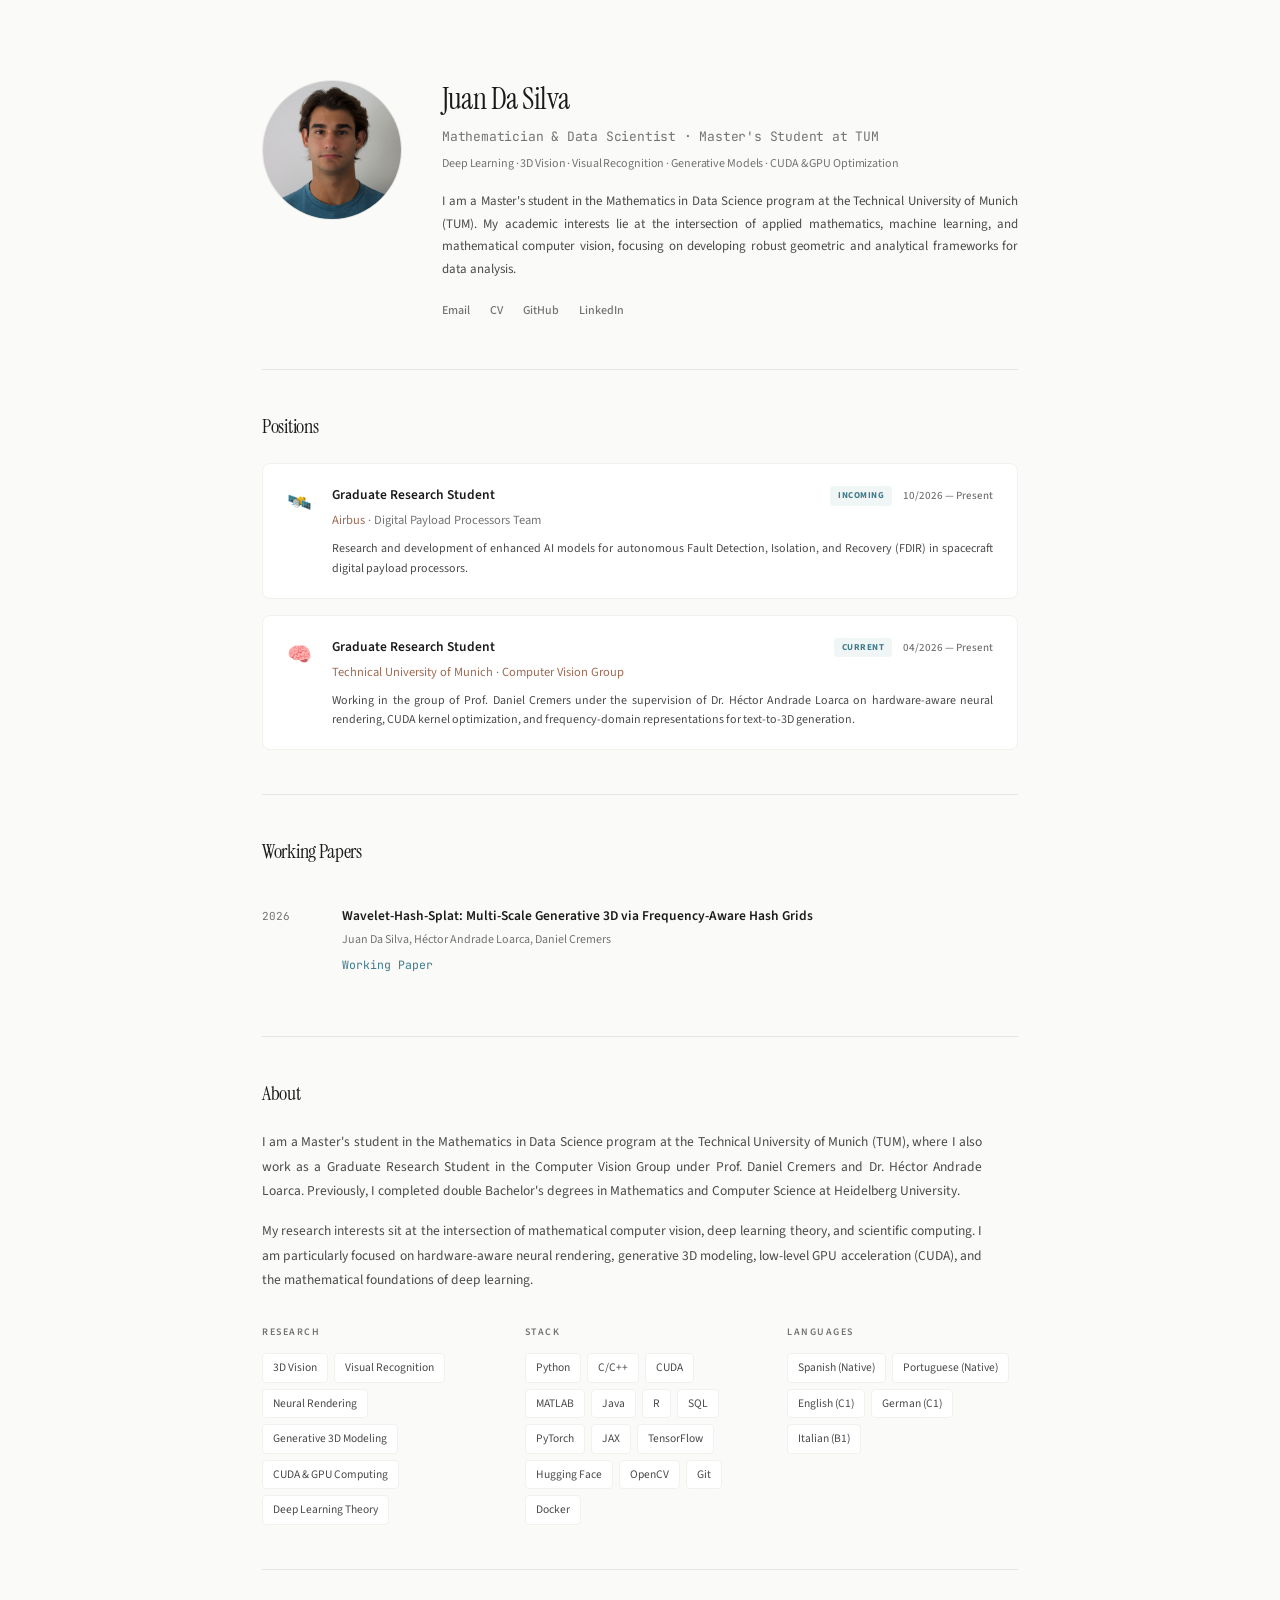
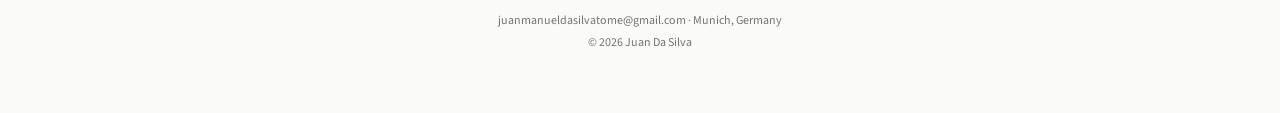
==== index.html @ 5de243b5 "Add Google site verification and SEO metadata" ====
<!DOCTYPE html>
<html lang="en">
<head>
  <meta charset="UTF-8">
  <meta name="viewport" content="width=device-width, initial-scale=1.0">
  <meta name="google-site-verification" content="nd0mHCffFXHOfpZj-7LcedOhn-14UketwFid51u9F1Q">
  <title>Juan Da Silva — Mathematician & Data Scientist</title>
  <link rel="canonical" href="https://juan190199.github.io/">
  <meta name="description" content="Juan Da Silva is a mathematician and data scientist at the Technical University of Munich (TUM), researching 3D computer vision, deep learning, and generative models.">
  <link rel="icon" type="image/png" href="images/portrait.png?v=3">

  <!-- Open Graph / Social Media -->
  <meta property="og:type" content="profile">
  <meta property="og:title" content="Juan Da Silva — Mathematician & Data Scientist">
  <meta property="og:description" content="Master's student in Mathematics in Data Science at TUM. Research in 3D Computer Vision, Neural Rendering, and AI.">
  <meta property="og:url" content="https://juan190199.github.io/">
  <meta property="og:image" content="https://juan190199.github.io/images/portrait.png">

  <!-- Schema.org Person Structured Data -->
  <script type="application/ld+json">
  {
    "@context": "https://schema.org",
    "@type": "Person",
    "name": "Juan Da Silva",
    "alternateName": ["Juan Manuel Da Silva", "Juan Manuel Da Silva Tomé"],
    "url": "https://juan190199.github.io/",
    "image": "https://juan190199.github.io/images/portrait.png",
    "jobTitle": "Graduate Research Student",
    "worksFor": [
      {
        "@type": "EducationalOrganization",
        "name": "Technical University of Munich"
      },
      {
        "@type": "Organization",
        "name": "Airbus"
      }
    ],
    "alumniOf": [
      {
        "@type": "EducationalOrganization",
        "name": "Heidelberg University"
      }
    ],
    "sameAs": [
      "https://github.com/juan190199",
      "https://linkedin.com/in/juan190199"
    ],
    "knowsAbout": ["Computer Vision", "Machine Learning", "Mathematics", "3D Reconstruction", "CUDA"]
  }
  </script>
  
  <!-- Google Fonts: Instrument Serif, Source Sans 3, and JetBrains Mono -->
  <link rel="preconnect" href="https://fonts.googleapis.com">
  <link rel="preconnect" href="https://fonts.gstatic.com" crossorigin>
  <link href="https://fonts.googleapis.com/css2?family=Instrument+Serif:ital@0;1&family=Source+Sans+3:ital,wght@0,300;0,400;0,500;0,600;0,700&family=JetBrains+Mono:wght@400;500;600&display=swap" rel="stylesheet">
  
  <!-- Core Stylesheet -->
  <link rel="stylesheet" href="index.css?v=3">
</head>
<body>

<div class="container">

  <!-- ── HEADER ── -->
  <header class="header">
    <div class="portrait-container">
      <img src="images/portrait.png?v=3" alt="Juan Da Silva" class="portrait">
    </div>
    <div class="header-text">
      <h1>Juan Da Silva</h1>
      <div class="subtitle">Mathematician & Data Scientist · Master's Student at TUM</div>
      <div class="specializations">Deep Learning &middot; 3D Vision &middot; Visual Recognition &middot; Generative Models &middot; CUDA &amp; GPU Optimization</div>
      <p class="bio">
        I am a Master's student in the Mathematics in Data Science program at the Technical University of Munich (TUM). 
        My academic interests lie at the intersection of applied mathematics, machine learning, and mathematical computer vision, 
        focusing on developing robust geometric and analytical frameworks for data analysis.
      </p>
      <div class="links">
        <a href="mailto:juanmanueldasilvatome@gmail.com">Email</a>
        <a href="curriculum-vitae.html">CV</a>
        <a href="https://github.com/juan190199" target="_blank" rel="noopener noreferrer">GitHub</a>
        <a href="https://linkedin.com/in/juan190199" target="_blank" rel="noopener noreferrer">LinkedIn</a>
      </div>
    </div>
  </header>

  <hr class="divider">

  <!-- ── POSITIONS ── -->
  <section id="positions">
    <h2 class="section-title">Positions</h2>
    <div class="positions-grid">
      <div class="pos-item">
        <span class="pos-emoji">🛰️</span>
        <div class="pos-content">
          <div class="pos-header">
            <span class="pos-role">Graduate Research Student</span>
            <div>
              <span class="pos-badge" style="margin-right: 8px;">Incoming</span>
              <span class="pos-date">10/2026 — Present</span>
            </div>
          </div>
          <div class="pos-org"><a href="https://www.airbus.com/" target="_blank" rel="noopener noreferrer">Airbus</a> · Digital Payload Processors Team</div>
          <div class="pos-desc">Research and development of enhanced AI models for autonomous Fault Detection, Isolation, and Recovery (FDIR) in spacecraft digital payload processors.</div>
        </div>
      </div>
      <div class="pos-item">
        <span class="pos-emoji">🧠</span>
        <div class="pos-content">
          <div class="pos-header">
            <span class="pos-role">Graduate Research Student</span>
            <div>
              <span class="pos-badge" style="margin-right: 8px;">Current</span>
              <span class="pos-date">04/2026 — Present</span>
            </div>
          </div>
          <div class="pos-org"><a href="https://www.tum.de/" target="_blank" rel="noopener noreferrer">Technical University of Munich</a> · <a href="https://vision.in.tum.de/" target="_blank" rel="noopener noreferrer">Computer Vision Group</a></div>
          <div class="pos-desc">Working in the group of Prof. Daniel Cremers under the supervision of Dr. Héctor Andrade Loarca on hardware-aware neural rendering, CUDA kernel optimization, and frequency-domain representations for text-to-3D generation.</div>
        </div>
      </div>
    </div>
  </section>

  <hr class="divider">

  <!-- ── WORKING PAPERS ── -->
  <section id="working-papers">
    <h2 class="section-title">Working Papers</h2>
    <ul class="pub-list">
      <li class="pub-item">
        <div class="pub-year">2026</div>
        <div>
          <div class="pub-title">
            <a href="#">Wavelet-Hash-Splat: Multi-Scale Generative 3D via Frequency-Aware Hash Grids</a>
          </div>
          <div class="pub-authors">
            <strong>Juan Da Silva</strong>, Héctor Andrade Loarca, Daniel Cremers
          </div>
          <div class="pub-venue">Working Paper</div>
        </div>
      </li>
    </ul>
  </section>



  <hr class="divider">

  <!-- ── ABOUT & DETAILS ── -->
  <section id="about">
    <h2 class="section-title">About</h2>
    <div class="about-text">
      <p>
        I am a Master's student in the Mathematics in Data Science program at the Technical University of Munich (TUM), where I also work as a Graduate Research Student in the Computer Vision Group under Prof. Daniel Cremers and Dr. Héctor Andrade Loarca. Previously, I completed double Bachelor's degrees in Mathematics and Computer Science at Heidelberg University.
      </p>
      <p>
        My research interests sit at the intersection of mathematical computer vision, deep learning theory, and scientific computing. I am particularly focused on hardware-aware neural rendering, generative 3D modeling, low-level GPU acceleration (CUDA), and the mathematical foundations of deep learning.
      </p>
    </div>

    <div class="detail-groups">
      <div>
        <div class="detail-group-label">Research</div>
        <div class="detail-tags">
          <span class="tag">3D Vision</span>
          <span class="tag">Visual Recognition</span>
          <span class="tag">Neural Rendering</span>
          <span class="tag">Generative 3D Modeling</span>
          <span class="tag">CUDA & GPU Computing</span>
          <span class="tag">Deep Learning Theory</span>
        </div>
      </div>
      <div>
        <div class="detail-group-label">Stack</div>
        <div class="detail-tags">
          <span class="tag">Python</span>
          <span class="tag">C/C++</span>
          <span class="tag">CUDA</span>
          <span class="tag">MATLAB</span>
          <span class="tag">Java</span>
          <span class="tag">R</span>
          <span class="tag">SQL</span>
          <span class="tag">PyTorch</span>
          <span class="tag">JAX</span>
          <span class="tag">TensorFlow</span>
          <span class="tag">Hugging Face</span>
          <span class="tag">OpenCV</span>
          <span class="tag">Git</span>
          <span class="tag">Docker</span>
        </div>
      </div>
      <div>
        <div class="detail-group-label">Languages</div>
        <div class="detail-tags">
          <span class="tag">Spanish (Native)</span>
          <span class="tag">Portuguese (Native)</span>
          <span class="tag">English (C1)</span>
          <span class="tag">German (C1)</span>
          <span class="tag">Italian (B1)</span>
        </div>
      </div>
    </div>
  </section>

  <!-- ── FOOTER ── -->
  <footer>
    <a href="mailto:juanmanueldasilvatome@gmail.com">juanmanueldasilvatome@gmail.com</a> · Munich, Germany<br>
    © 2026 Juan Da Silva
  </footer>

</div>

</body>
</html>
---- index.css ----
/* ── DESIGN SYSTEM & VARIABLE TOKENS ── */
:root {
  /* Soft warm-academic color palette */
  --bg: #fafaf8;
  --bg-card: #ffffff;
  --fg: #1a1a1a;
  --fg-soft: #4a4a4a;
  --fg-muted: #737373; /* Neutral gray (no brown/warm tint) */
  --accent: #9e6b55;
  --accent-light: #c8907a;
  --teal: #3d7a8c;
  --border: #e8e6e2;
  --border-light: #f3f1ed;
  
  /* Fonts */
  --font-serif: 'Instrument Serif', Georgia, serif;
  --font-sans: 'Source Sans 3', -apple-system, BlinkMacSystemFont, 'Segoe UI', Roboto, sans-serif;
  --font-mono: 'JetBrains Mono', monospace;

  /* Transitions */
  --transition-fast: 0.15s ease;
  --transition-smooth: 0.25s cubic-bezier(0.2, 0.8, 0.2, 1);
}

/* ── BASE STYLES ── */
* {
  margin: 0;
  padding: 0;
  box-sizing: border-box;
}

html {
  scroll-behavior: smooth;
}

body {
  font-family: var(--font-sans);
  color: var(--fg);
  background: var(--bg);
  font-size: 14px;
  line-height: 1.7;
  text-align: justify;
  hyphens: auto;
  -webkit-hyphens: auto;
  -webkit-font-smoothing: antialiased;
  -moz-osx-font-smoothing: grayscale;
  padding-bottom: 60px;
}

/* ── TYPOGRAPHY ── */
h1, h2, h3 {
  font-weight: 400;
  line-height: 1.25;
}

a {
  color: var(--accent);
  text-decoration: none;
  transition: color var(--transition-fast), border-color var(--transition-fast), opacity var(--transition-fast);
}

a:hover {
  color: var(--accent-light);
}

/* ── LAYOUT ── */
.container {
  max-width: 820px; /* Slightly narrower than standard for focused academic feel */
  margin: 0 auto;
  padding: 0 32px;
}

/* ── HEADER ── */
.header {
  padding: 80px 0 48px;
  display: flex;
  gap: 40px;
  align-items: flex-start;
}

.portrait-container {
  position: relative;
  flex-shrink: 0;
}

.portrait {
  width: 140px;
  height: 140px;
  border-radius: 50%;
  object-fit: cover;
  border: 1px solid var(--border);
  transition: transform var(--transition-smooth), box-shadow var(--transition-smooth);
}

.portrait-container:hover .portrait {
  transform: scale(1.02);
  box-shadow: 0 4px 20px rgba(0,0,0,0.04);
}

.header-text {
  flex: 1;
}

.header-text h1 {
  font-family: var(--font-serif);
  font-size: 30px;
  letter-spacing: -0.5px;
  margin-bottom: 8px;
  color: var(--fg);
}

.header-text .subtitle {
  font-size: 13px;
  font-family: var(--font-mono);
  color: var(--fg-muted);
  margin-bottom: 6px;
  letter-spacing: -0.2px;
}

.header-text .specializations {
  font-size: 12px;
  font-weight: 400;
  color: var(--fg-muted);
  margin-bottom: 16px;
  letter-spacing: -0.1px;
}

.header-text .bio {
  font-size: 13px;
  line-height: 1.75;
  color: var(--fg-soft);
}

.header-text .bio a {
  color: var(--accent);
}

.header-text .bio a:hover {
  color: var(--accent-light);
}

.links {
  display: flex;
  flex-wrap: wrap;
  gap: 8px 20px;
  margin-top: 20px;
  font-size: 12px;
}

.links a {
  color: var(--fg-muted);
  font-weight: 500;
}

.links a:hover {
  color: var(--accent);
  text-decoration: none;
}

/* ── DIVIDER ── */
.divider {
  height: 1px;
  border: none;
  background: var(--border);
  margin: 0;
}

/* ── SECTIONS ── */
section {
  padding: 44px 0;
}

.section-title {
  font-family: var(--font-serif);
  font-size: 20px;
  margin-bottom: 24px;
  letter-spacing: -0.3px;
  color: var(--fg);
}

/* ── NEWS ── */
.news-list {
  list-style: none;
}

.news-list li {
  display: flex;
  gap: 24px;
  padding: 8px 0;
  font-size: 13px;
  line-height: 1.6;
}

.news-date {
  font-family: var(--font-mono);
  font-size: 11px;
  color: var(--fg-muted);
  white-space: nowrap;
  padding-top: 3px;
  flex-shrink: 0;
  width: 90px;
}

.news-text {
  color: var(--fg-soft);
}

.news-text a {
  font-weight: 500;
}

.news-text a:hover {
  color: var(--accent-light);
}

.highlight-tag {
  display: inline-block;
  background: rgba(158, 107, 85, 0.08);
  color: var(--accent);
  font-size: 10px;
  font-weight: 600;
  text-transform: uppercase;
  padding: 1px 6px;
  border-radius: 3px;
  letter-spacing: 0.5px;
  margin-right: 4px;
  vertical-align: middle;
}

/* ── POSITIONS ── */
.positions-grid {
  display: grid;
  grid-template-columns: 1fr;
  gap: 16px;
}

.pos-item {
  display: flex;
  gap: 20px;
  padding: 20px 24px;
  background: var(--bg-card);
  border: 1px solid var(--border-light);
  border-radius: 8px;
  transition: transform var(--transition-smooth), border-color var(--transition-smooth), box-shadow var(--transition-smooth);
}

.pos-item:hover {
  transform: translateY(-2px);
  border-color: var(--border);
  box-shadow: 0 4px 20px rgba(0, 0, 0, 0.02);
}

.pos-emoji {
  font-size: 20px;
  flex-shrink: 0;
  padding-top: 2px;
}

.pos-content {
  flex: 1;
}

.pos-header {
  display: flex;
  justify-content: space-between;
  align-items: baseline;
  flex-wrap: wrap;
  gap: 8px;
}

.pos-role {
  font-weight: 600;
  font-size: 13.5px;
  color: var(--fg);
}

.pos-badge {
  display: inline-block;
  font-size: 9px;
  font-weight: 700;
  text-transform: uppercase;
  letter-spacing: 0.5px;
  color: var(--teal);
  background: rgba(61, 122, 140, 0.08);
  padding: 2px 8px;
  border-radius: 4px;
  vertical-align: middle;
}

.pos-date {
  font-size: 11px;
  font-weight: 500;
  color: var(--fg-muted);
}

.pos-org {
  font-size: 12.5px;
  color: var(--fg-muted);
  margin-top: 2px;
}

.pos-org a {
  color: var(--accent);
}

.pos-org a:hover {
  color: var(--accent-light);
}

.pos-desc {
  font-size: 12px;
  color: var(--fg-soft);
  margin-top: 8px;
  line-height: 1.6;
}

/* ── PUBLICATIONS ── */
.pub-list {
  list-style: none;
}

.pub-item {
  padding: 18px 0;
  border-bottom: 1px solid var(--border-light);
  display: grid;
  grid-template-columns: 60px 1fr;
  gap: 20px;
  align-items: baseline;
  transition: opacity var(--transition-fast);
}

.pub-item:last-child {
  border-bottom: none;
}

.pub-item:hover {
  opacity: 0.95;
}

.pub-year {
  font-family: var(--font-mono);
  font-size: 11px;
  color: var(--fg-muted);
}

.pub-title {
  font-weight: 600;
  font-size: 13.5px;
  color: var(--fg);
  line-height: 1.5;
  margin-bottom: 4px;
}

.pub-title a {
  color: var(--fg);
}

.pub-title a:hover {
  color: var(--accent);
}

.pub-authors {
  font-size: 12px;
  color: var(--fg-muted);
  margin-bottom: 4px;
}

.pub-authors strong {
  color: var(--fg-muted);
  font-weight: normal;
}

.pub-venue {
  font-size: 11.5px;
  color: var(--teal);
  font-family: var(--font-mono);
}

.pub-more {
  margin-top: 24px;
  font-size: 12.5px;
  font-family: var(--font-mono);
}

/* ── ABOUT DETAILS ── */
.about-text {
  font-size: 13.5px;
  line-height: 1.8;
  color: var(--fg-soft);
  max-width: 720px;
}

.about-text p {
  margin-bottom: 16px;
}

.detail-groups {
  display: grid;
  grid-template-columns: repeat(3, 1fr);
  gap: 32px;
  margin-top: 32px;
}

.detail-group-label {
  font-size: 10px;
  font-weight: 600;
  text-transform: uppercase;
  letter-spacing: 1.5px;
  color: var(--fg-muted);
  margin-bottom: 12px;
}

.detail-tags {
  display: flex;
  flex-wrap: wrap;
  gap: 6px;
}

.tag {
  display: inline-block;
  font-size: 11.5px;
  color: var(--fg-soft);
  background: var(--bg-card);
  border: 1px solid var(--border-light);
  padding: 4px 10px;
  border-radius: 4px;
  transition: transform var(--transition-fast), border-color var(--transition-fast);
}

.tag:hover {
  transform: translateY(-1px);
  border-color: var(--border);
}

/* ── FOOTER ── */
footer {
  padding: 40px 0 0;
  border-top: 1px solid var(--border);
  text-align: center;
  font-size: 12px;
  color: var(--fg-muted);
  line-height: 1.8;
}

footer a {
  color: var(--fg-muted);
}

footer a:hover {
  color: var(--accent);
}

/* ── PROJECTS ── */
.project-desc {
  font-size: 13.5px;
  color: var(--fg-soft);
  line-height: 1.6;
}



/* ── RESPONSIVE STYLES ── */
@media (max-width: 680px) {
  .header {
    flex-direction: column;
    align-items: center;
    text-align: center;
    padding-top: 48px;
    gap: 24px;
  }

  .portrait {
    width: 120px;
    height: 120px;
  }

  .links {
    justify-content: center;
  }

  .pub-item {
    grid-template-columns: 1fr;
    gap: 4px;
    padding: 14px 0;
  }



  .news-list li {
    flex-direction: column;
    gap: 4px;
  }

  .news-date {
    width: auto;
    padding-top: 0;
  }

  .detail-groups {
    grid-template-columns: 1fr;
    gap: 24px;
  }
}
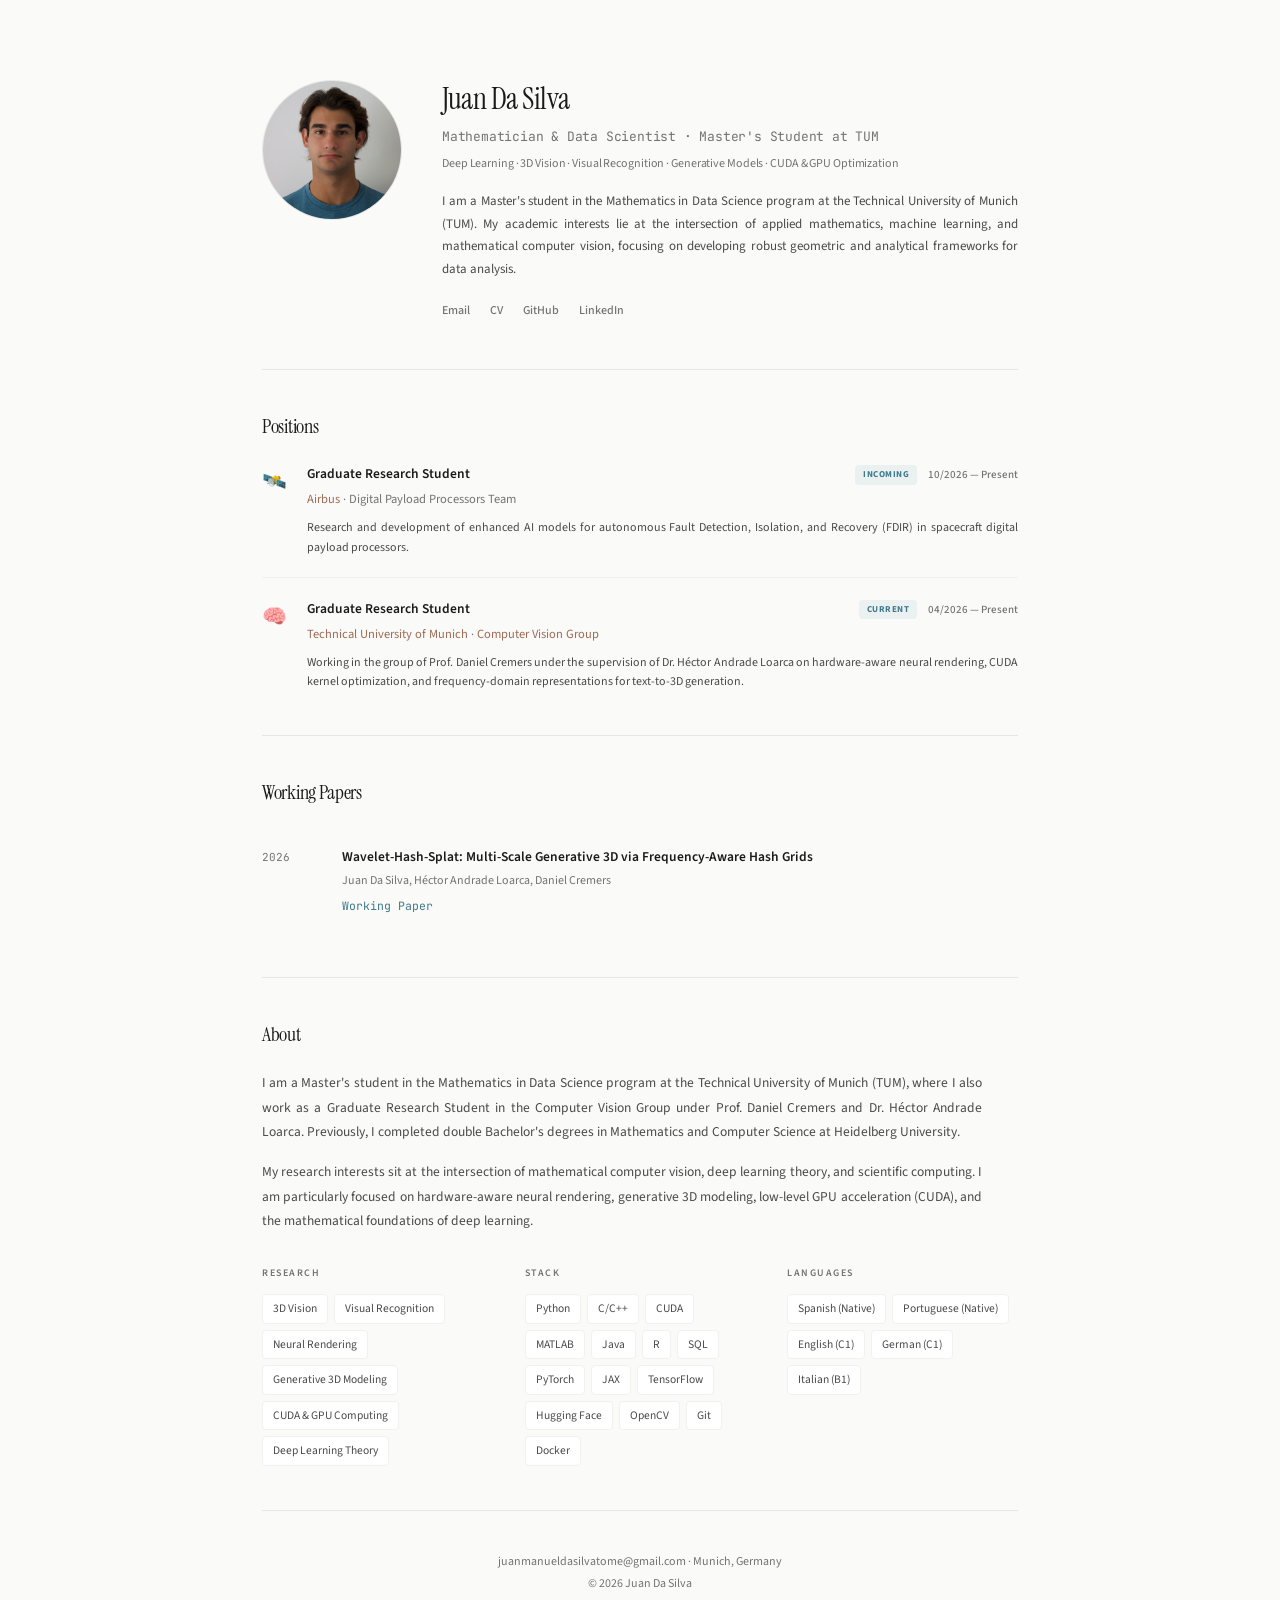
==== commit 2b5bd9de: "~\ remove card styling in positions section on homepage" ====
--- a/index.html
+++ b/index.html
@@ -56,7 +56,7 @@
   <link href="https://fonts.googleapis.com/css2?family=Instrument+Serif:ital@0;1&family=Source+Sans+3:ital,wght@0,300;0,400;0,500;0,600;0,700&family=JetBrains+Mono:wght@400;500;600&display=swap" rel="stylesheet">
   
   <!-- Core Stylesheet -->
-  <link rel="stylesheet" href="index.css?v=3">
+  <link rel="stylesheet" href="index.css?v=4">
 </head>
 <body>
 
--- a/index.css
+++ b/index.css
@@ -229,25 +229,24 @@
 
 /* ── POSITIONS ── */
 .positions-grid {
-  display: grid;
-  grid-template-columns: 1fr;
-  gap: 16px;
+  display: flex;
+  flex-direction: column;
 }
 
 .pos-item {
   display: flex;
   gap: 20px;
-  padding: 20px 24px;
-  background: var(--bg-card);
-  border: 1px solid var(--border-light);
-  border-radius: 8px;
-  transition: transform var(--transition-smooth), border-color var(--transition-smooth), box-shadow var(--transition-smooth);
-}
-
-.pos-item:hover {
-  transform: translateY(-2px);
-  border-color: var(--border);
-  box-shadow: 0 4px 20px rgba(0, 0, 0, 0.02);
+  padding: 20px 0;
+  border-bottom: 1px solid var(--border-light);
+}
+
+.pos-item:first-child {
+  padding-top: 0;
+}
+
+.pos-item:last-child {
+  border-bottom: none;
+  padding-bottom: 0;
 }
 
 .pos-emoji {
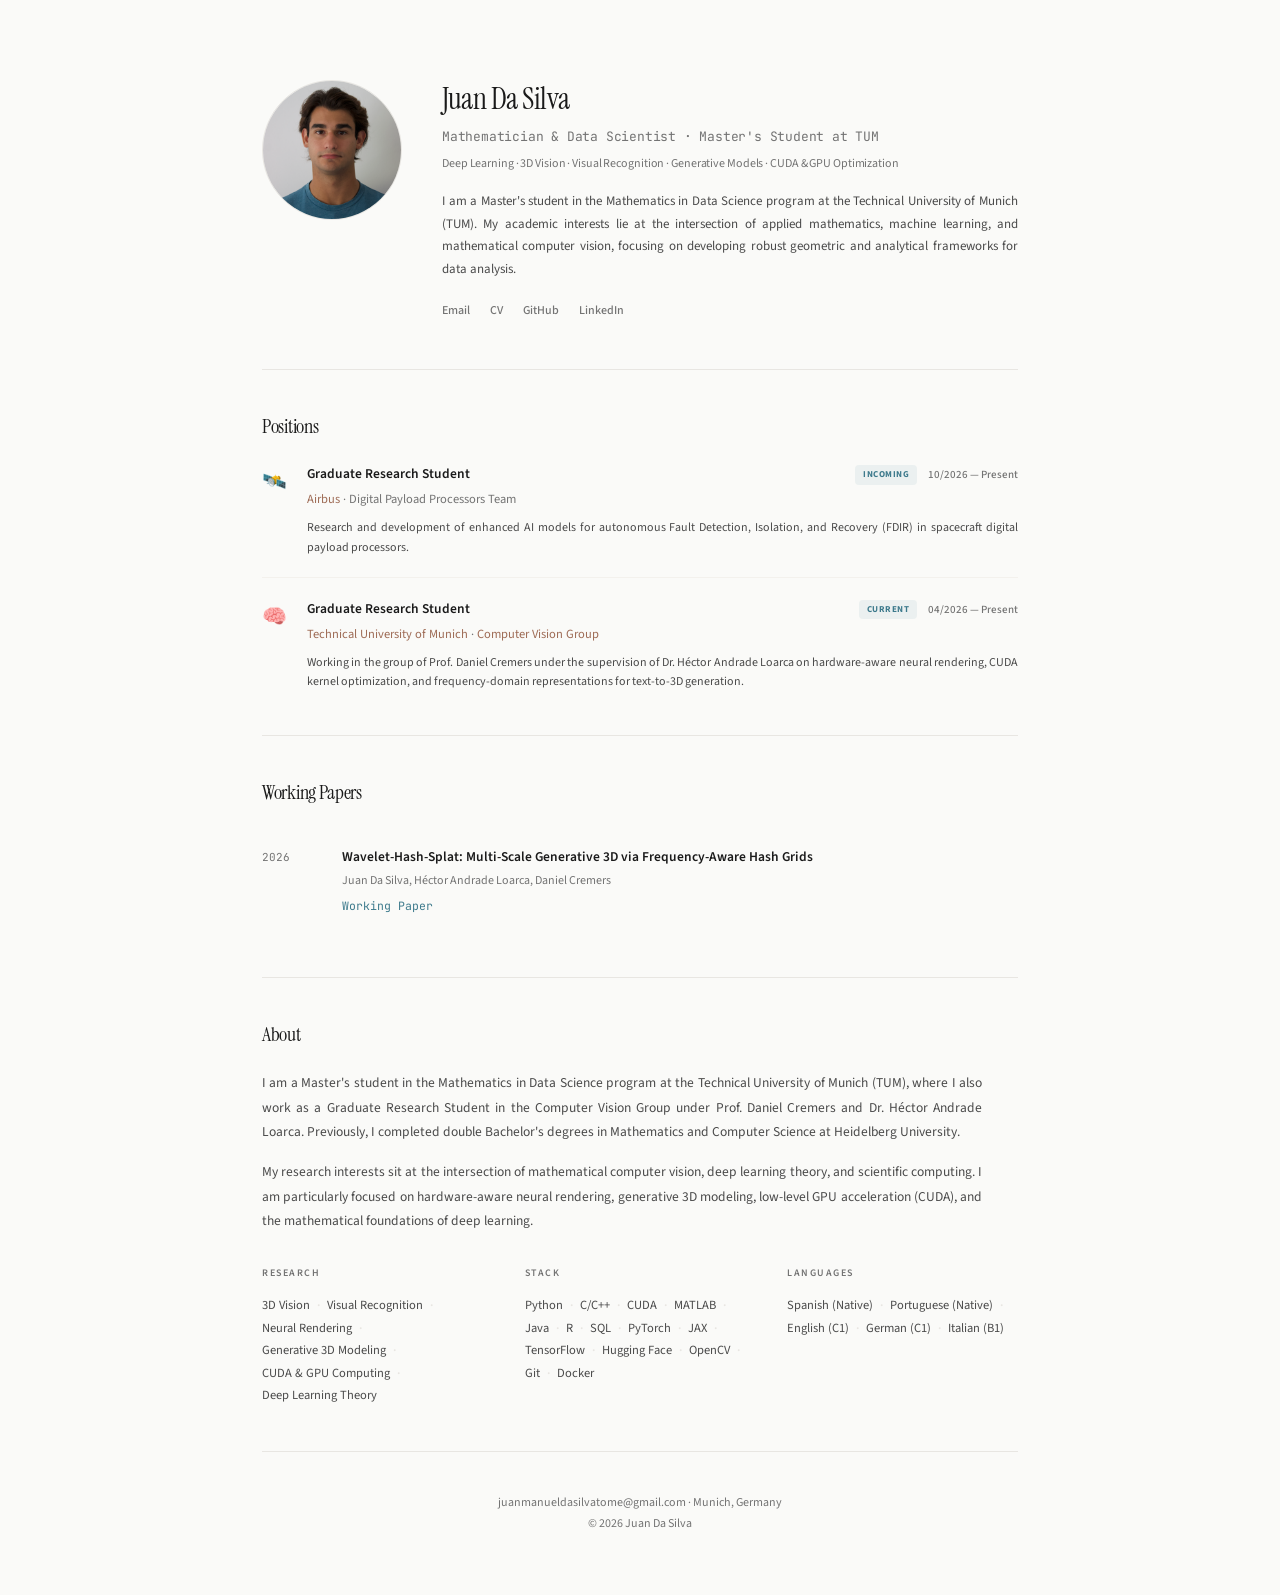
==== commit a185c77d: "~\ modernize skills tags to editorial text with middots" ====
--- a/index.html
+++ b/index.html
@@ -56,7 +56,7 @@
   <link href="https://fonts.googleapis.com/css2?family=Instrument+Serif:ital@0;1&family=Source+Sans+3:ital,wght@0,300;0,400;0,500;0,600;0,700&family=JetBrains+Mono:wght@400;500;600&display=swap" rel="stylesheet">
   
   <!-- Core Stylesheet -->
-  <link rel="stylesheet" href="index.css?v=4">
+  <link rel="stylesheet" href="index.css?v=5">
 </head>
 <body>
 
--- a/index.css
+++ b/index.css
@@ -412,23 +412,28 @@
 .detail-tags {
   display: flex;
   flex-wrap: wrap;
-  gap: 6px;
+  align-items: baseline;
+  line-height: 1.8;
 }
 
 .tag {
-  display: inline-block;
-  font-size: 11.5px;
+  display: inline-flex;
+  align-items: baseline;
+  font-size: 12.5px;
   color: var(--fg-soft);
-  background: var(--bg-card);
-  border: 1px solid var(--border-light);
-  padding: 4px 10px;
-  border-radius: 4px;
-  transition: transform var(--transition-fast), border-color var(--transition-fast);
+  white-space: nowrap;
+  transition: color var(--transition-fast);
+}
+
+.tag:not(:last-child)::after {
+  content: "·";
+  color: var(--border);
+  font-weight: 600;
+  margin: 0 7px;
 }
 
 .tag:hover {
-  transform: translateY(-1px);
-  border-color: var(--border);
+  color: var(--accent);
 }
 
 /* ── FOOTER ── */
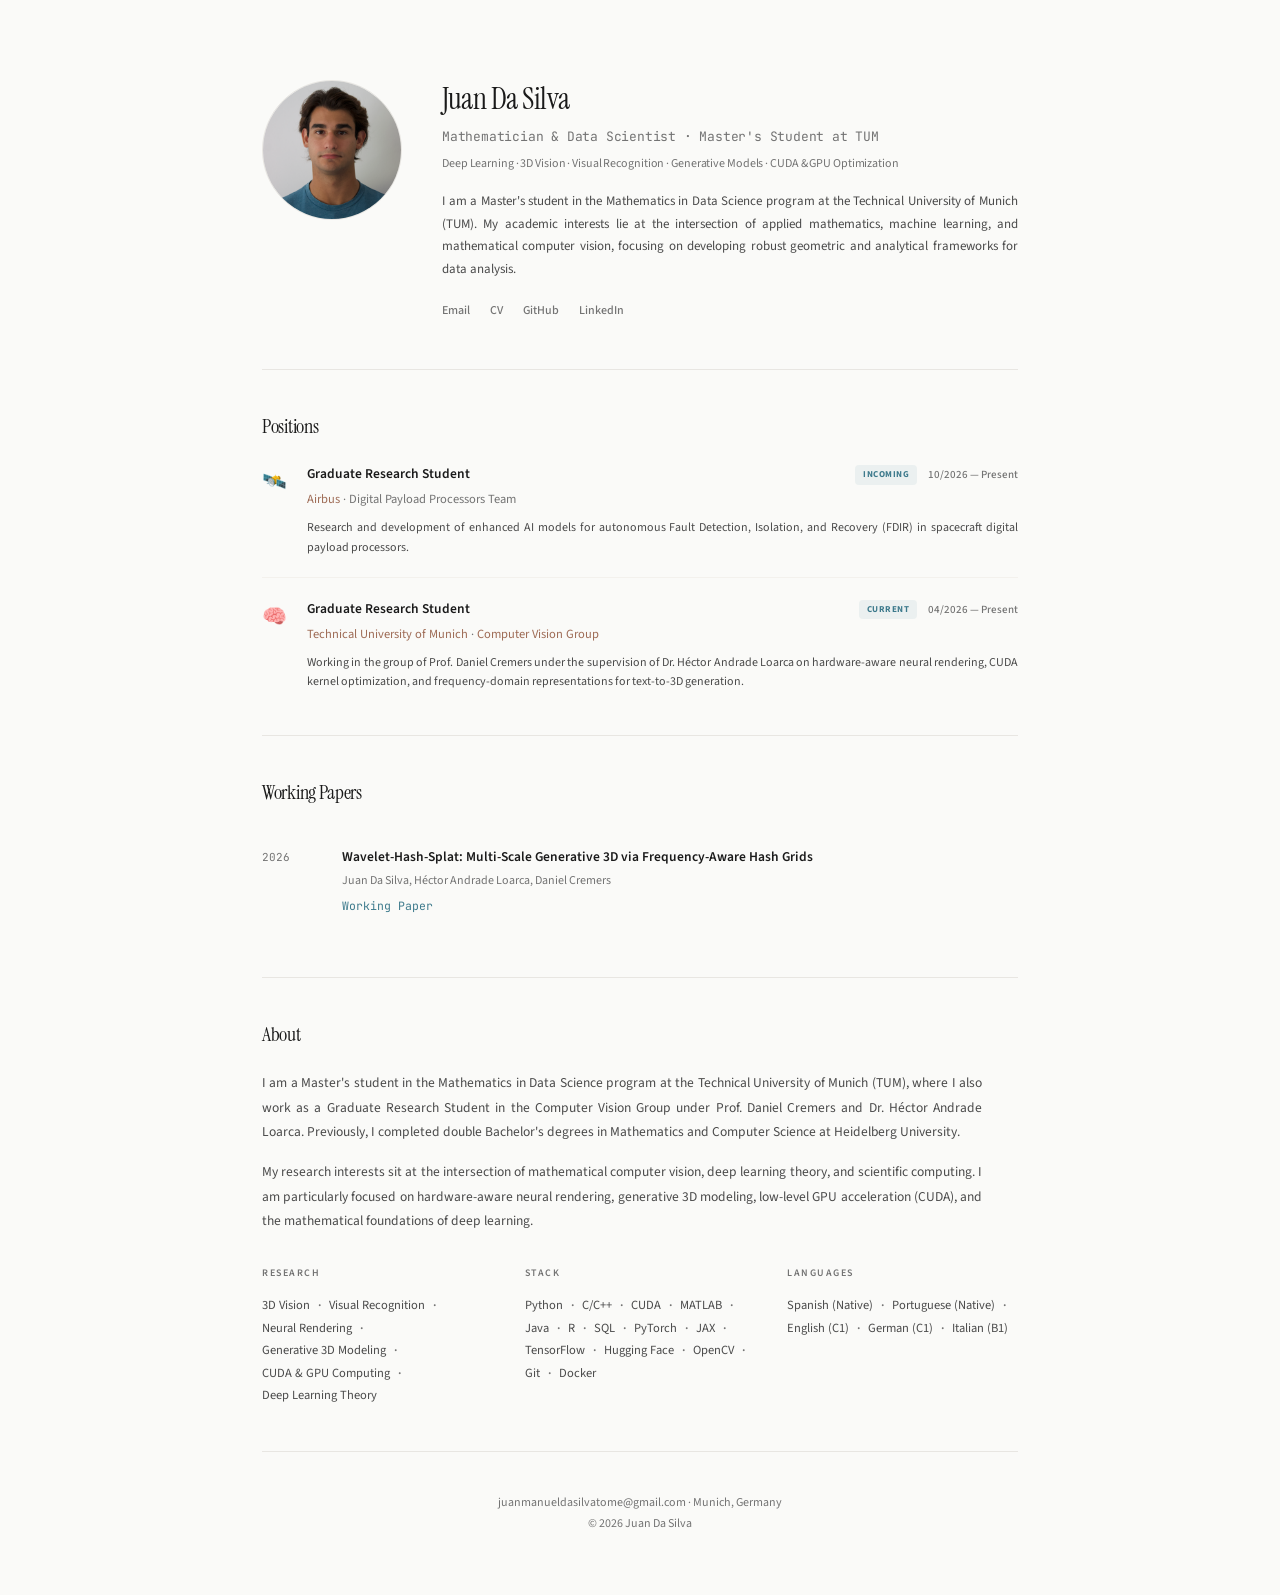
==== commit 584ae151: "~\ increase middot separator visibility in skills section" ====
--- a/index.html
+++ b/index.html
@@ -56,7 +56,7 @@
   <link href="https://fonts.googleapis.com/css2?family=Instrument+Serif:ital@0;1&family=Source+Sans+3:ital,wght@0,300;0,400;0,500;0,600;0,700&family=JetBrains+Mono:wght@400;500;600&display=swap" rel="stylesheet">
   
   <!-- Core Stylesheet -->
-  <link rel="stylesheet" href="index.css?v=5">
+  <link rel="stylesheet" href="index.css?v=6">
 </head>
 <body>
 
--- a/index.css
+++ b/index.css
@@ -427,9 +427,9 @@
 
 .tag:not(:last-child)::after {
   content: "·";
-  color: var(--border);
+  color: var(--fg-muted);
   font-weight: 600;
-  margin: 0 7px;
+  margin: 0 8px;
 }
 
 .tag:hover {
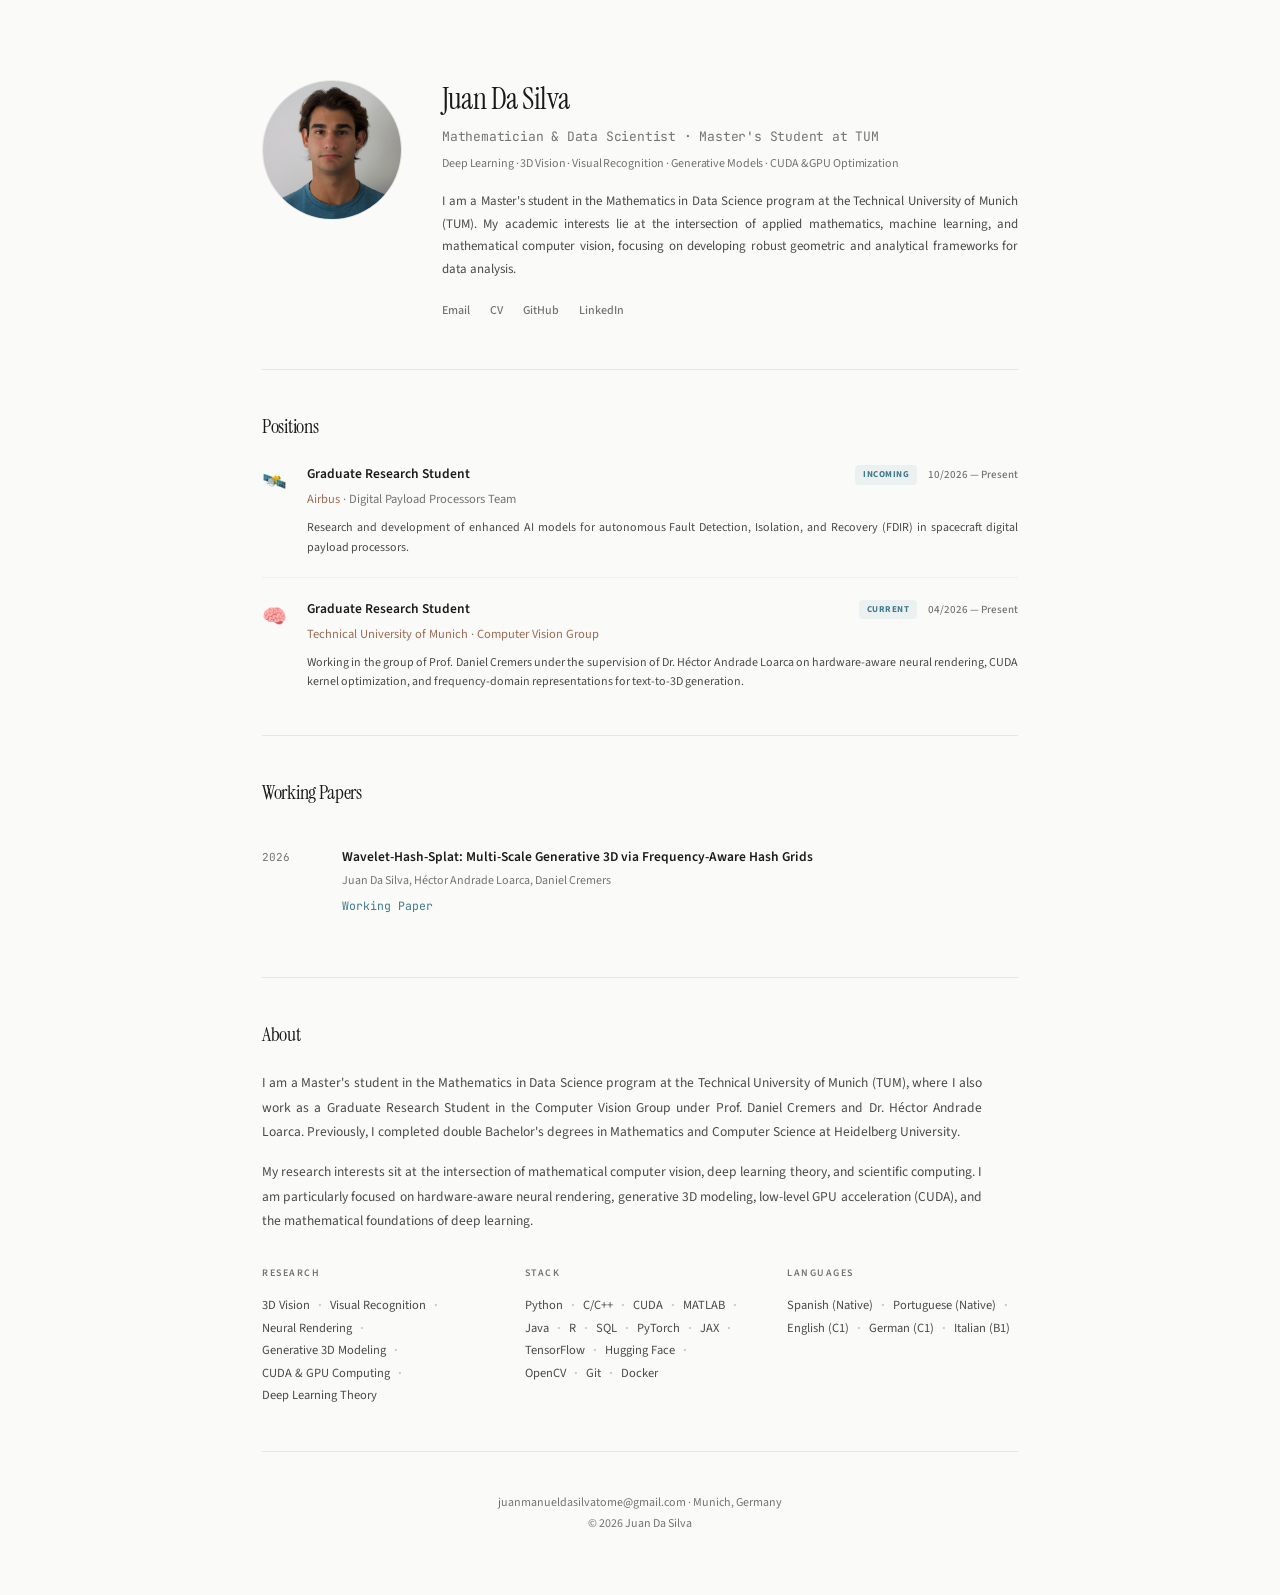
==== commit 9dd62ca8: "~\ soften middot separators to match divider line tone" ====
--- a/index.html
+++ b/index.html
@@ -56,7 +56,7 @@
   <link href="https://fonts.googleapis.com/css2?family=Instrument+Serif:ital@0;1&family=Source+Sans+3:ital,wght@0,300;0,400;0,500;0,600;0,700&family=JetBrains+Mono:wght@400;500;600&display=swap" rel="stylesheet">
   
   <!-- Core Stylesheet -->
-  <link rel="stylesheet" href="index.css?v=6">
+  <link rel="stylesheet" href="index.css?v=7">
 </head>
 <body>
 
--- a/index.css
+++ b/index.css
@@ -427,8 +427,8 @@
 
 .tag:not(:last-child)::after {
   content: "·";
-  color: var(--fg-muted);
-  font-weight: 600;
+  color: rgba(26, 26, 26, 0.22);
+  font-weight: 700;
   margin: 0 8px;
 }
 
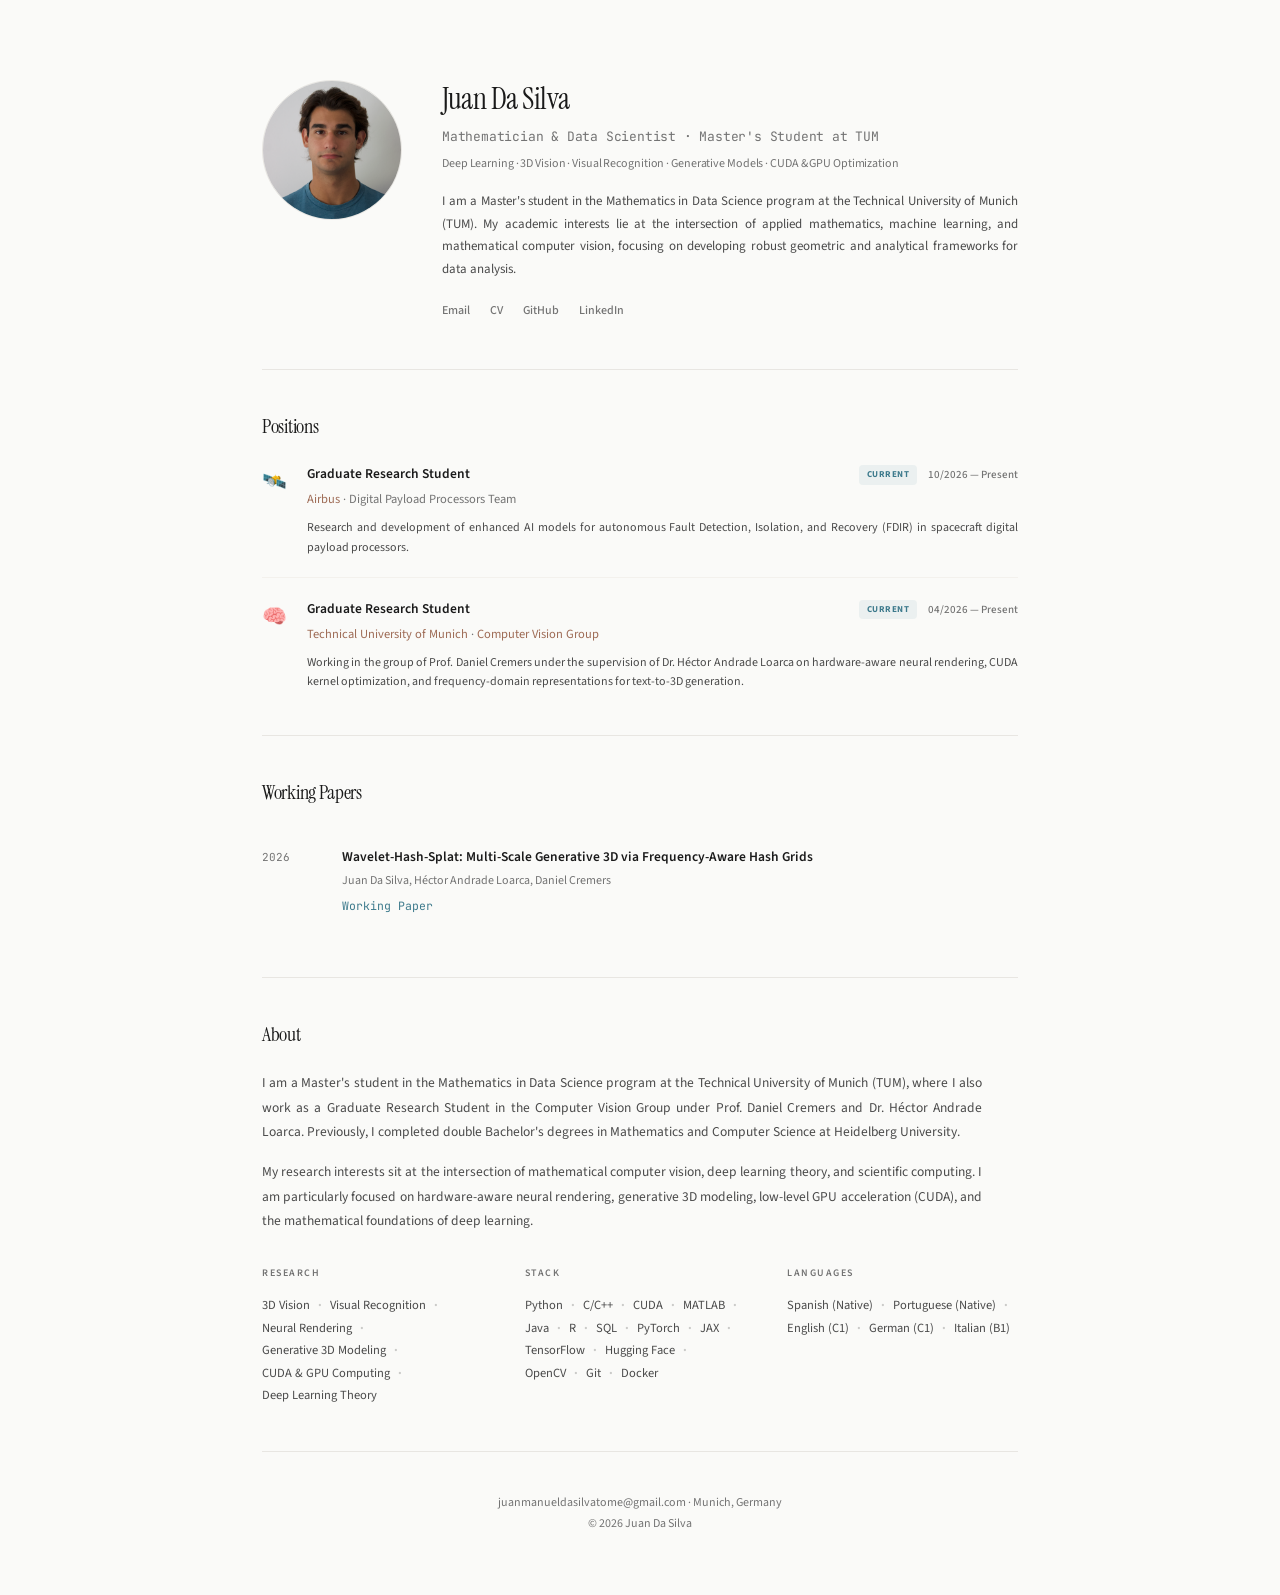
==== commit 5c2398ec: "~\ update Airbus position status from incoming to current" ====
--- a/index.html
+++ b/index.html
@@ -97,7 +97,7 @@
           <div class="pos-header">
             <span class="pos-role">Graduate Research Student</span>
             <div>
-              <span class="pos-badge" style="margin-right: 8px;">Incoming</span>
+              <span class="pos-badge" style="margin-right: 8px;">Current</span>
               <span class="pos-date">10/2026 — Present</span>
             </div>
           </div>
